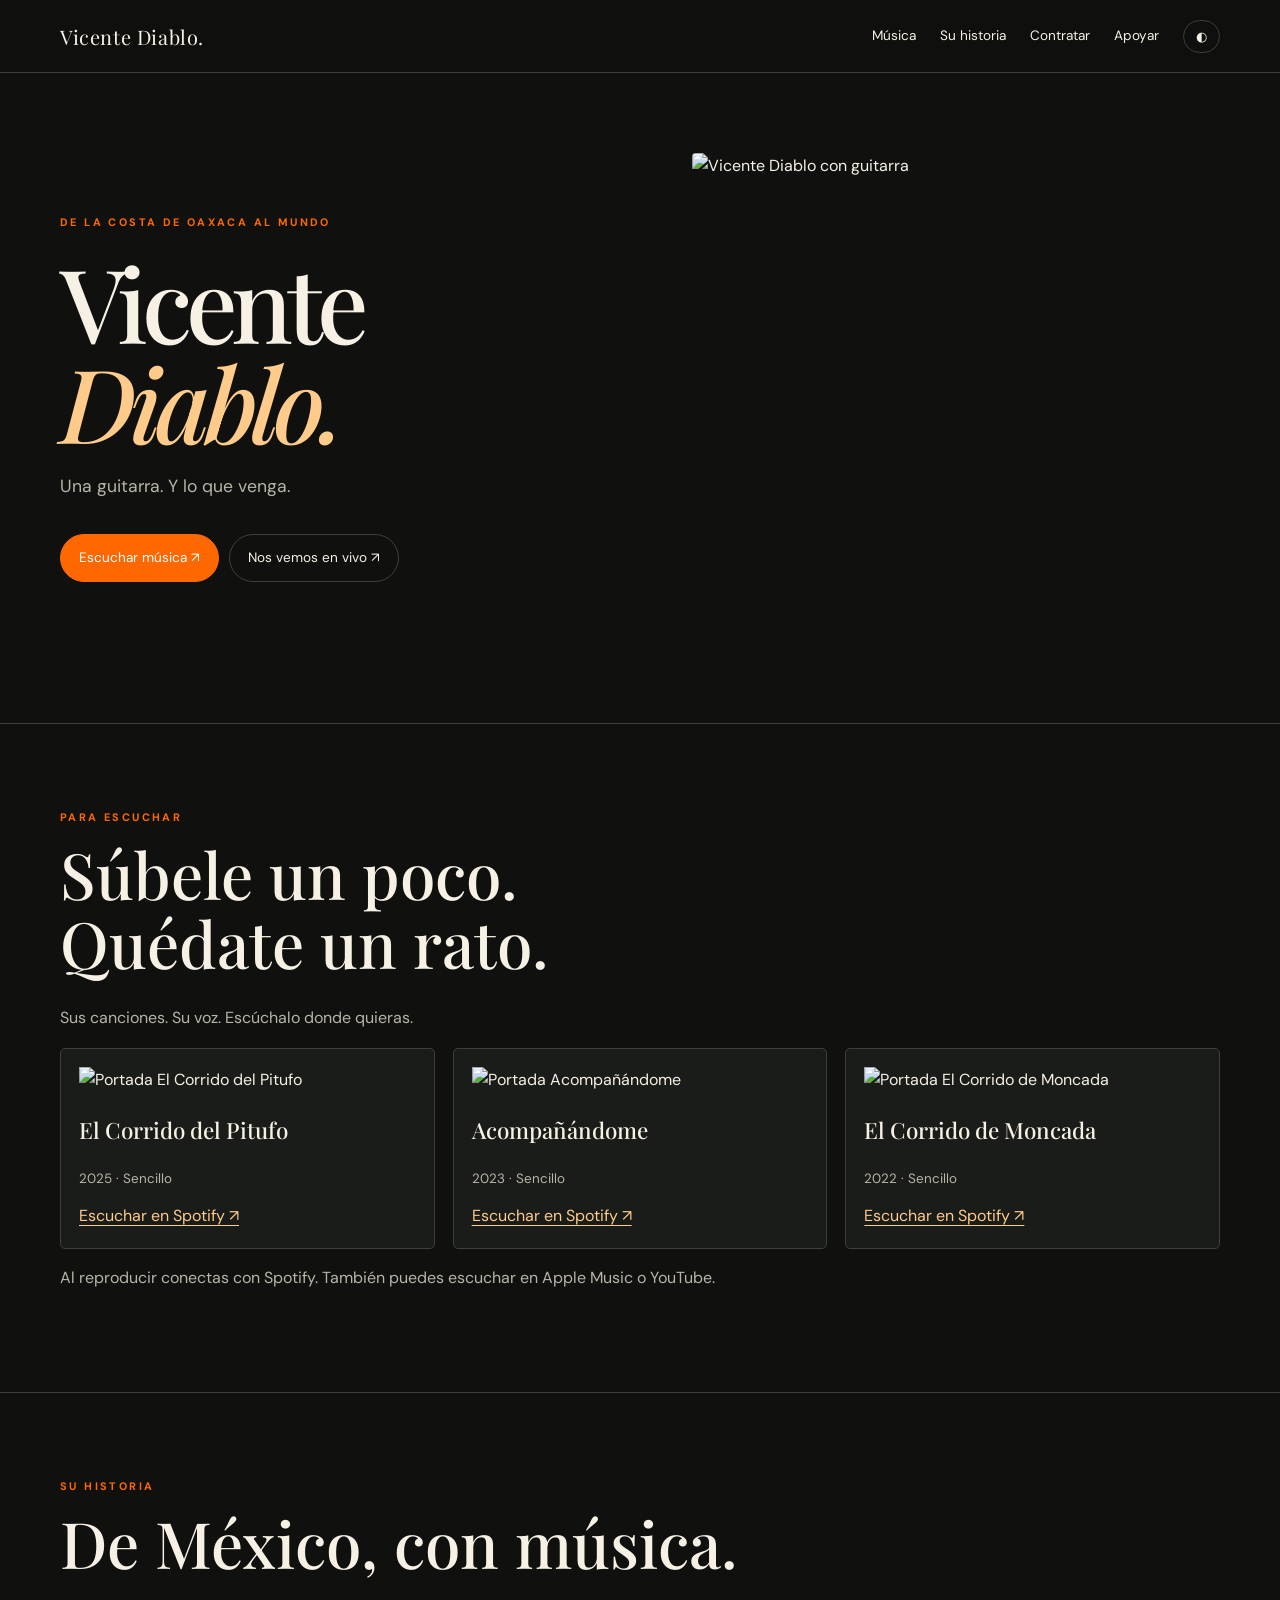
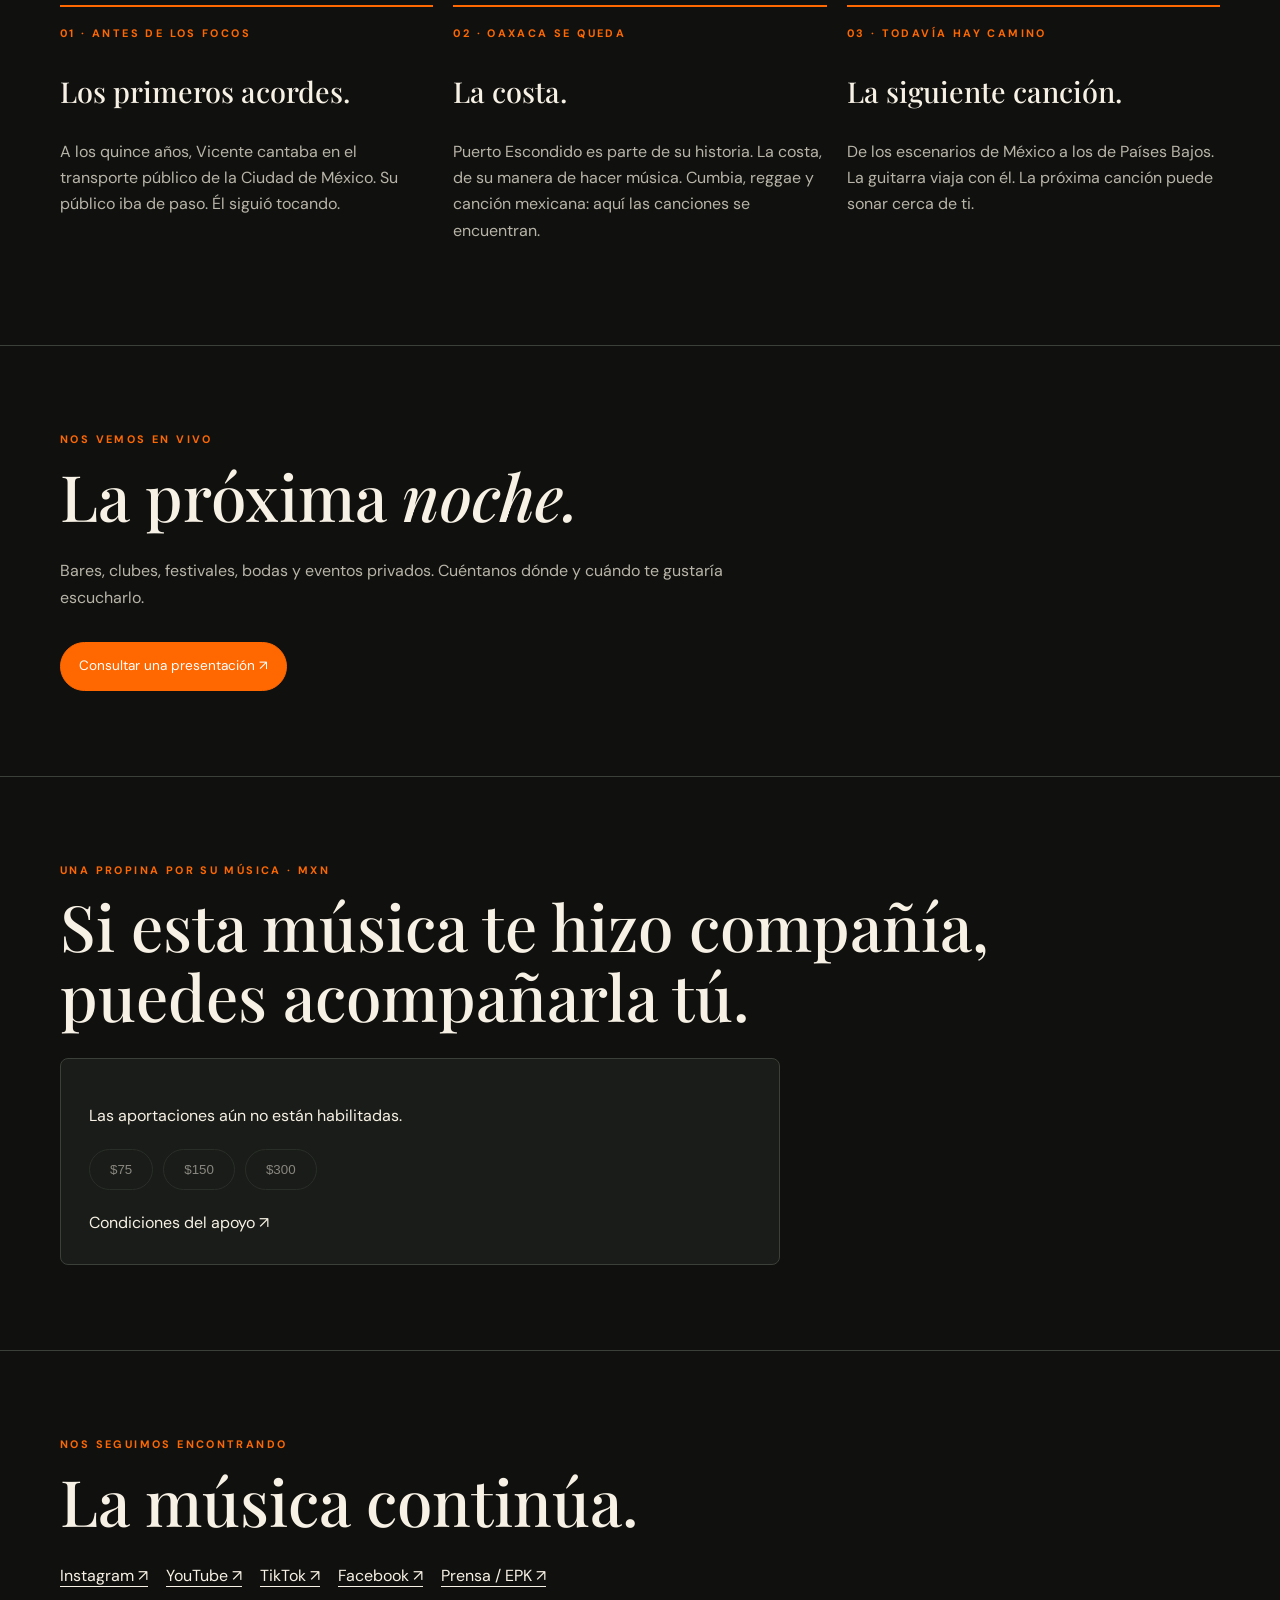
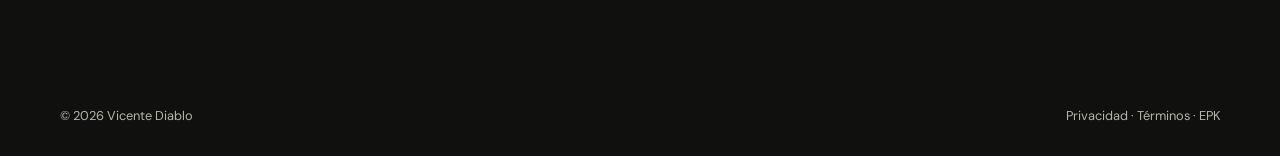
==== index.html @ 82034821 "Añade reconstrucción estática de la portada pública de Vicente Diablo" ====
<!doctype html><html lang="es"><head><meta charset="utf-8"><meta name="viewport" content="width=device-width,initial-scale=1"><meta name="theme-color" content="#ff6700"><meta name="description" content="Vicente Diablo. Una guitarra. Y lo que venga. Música en vivo desde la costa de Oaxaca al mundo."><title>Vicente Diablo · Música en vivo</title><link rel="preconnect" href="https://fonts.googleapis.com"><link href="https://fonts.googleapis.com/css2?family=DM+Sans:wght@400;500;600;700&family=Playfair+Display:ital,wght@0,500;0,600;1,500&display=swap" rel="stylesheet"><style>
:root{--bg:#10110f;--panel:#191c18;--ink:#f7f0e4;--muted:#b8b4a8;--green:#294634;--orange:#ff6700;--peach:#fecb8b;--line:#3b4038}body.light{--bg:#f6f0e5;--panel:#fffaf1;--ink:#1c251e;--muted:#62665e;--line:#d9d0c2}*{box-sizing:border-box}html{scroll-behavior:smooth;scroll-padding-top:80px}body{margin:0;background:var(--bg);color:var(--ink);font-family:"DM Sans",sans-serif;line-height:1.65;transition:background .25s,color .25s}a{color:inherit;text-decoration:none}.wrap{width:min(1160px,calc(100% - 42px));margin:auto}.nav{position:sticky;top:0;z-index:10;background:color-mix(in srgb,var(--bg) 90%,transparent);backdrop-filter:blur(16px);border-bottom:1px solid var(--line)}.navin{height:72px;display:flex;align-items:center;justify-content:space-between}.brand{font-family:"Playfair Display",serif;font-size:1.25rem;letter-spacing:.03em}.links{display:flex;align-items:center;gap:24px;font-size:.85rem}.toggle{border:1px solid var(--line);background:transparent;color:var(--ink);border-radius:30px;padding:8px 12px;cursor:pointer}.hero{min-height:650px;display:grid;grid-template-columns:1fr .9fr;gap:45px;align-items:center;padding:70px 0}.eyebrow{font-size:.68rem;letter-spacing:.22em;text-transform:uppercase;color:var(--orange);font-weight:700}.hero h1{font:500 clamp(3.6rem,8vw,7rem)/.98 "Playfair Display",serif;letter-spacing:-.06em;margin:20px 0}.hero h1 i{color:var(--peach);font-weight:500}.hero p{font-size:1.1rem;color:var(--muted);max-width:520px}.hero img{width:100%;height:490px;object-fit:cover;border-radius:4px 140px 4px 4px;filter:saturate(.86)}.btn{display:inline-flex;border:1px solid var(--line);padding:12px 18px;border-radius:40px;font-size:.85rem;margin:15px 10px 0 0}.btn.hot{background:var(--orange);border-color:var(--orange);color:#fff}.section{padding:85px 0;border-top:1px solid var(--line)}.section h2{font:500 clamp(2.5rem,5vw,4.6rem)/1.08 "Playfair Display",serif;margin:12px 0 28px}.intro{color:var(--muted);max-width:680px}.tracks{display:grid;grid-template-columns:repeat(3,1fr);gap:18px}.track{background:var(--panel);border:1px solid var(--line);padding:18px;border-radius:5px}.track img{width:100%;aspect-ratio:1;object-fit:cover}.track h3{font:500 1.4rem "Playfair Display",serif}.track p{color:var(--muted);font-size:.84rem}.track a{color:var(--peach);text-decoration:underline;text-underline-offset:4px}.story{display:grid;grid-template-columns:repeat(3,1fr);gap:20px}.story article{border-top:2px solid var(--orange);padding-top:18px}.story h3{font:500 1.8rem "Playfair Display",serif}.story p{color:var(--muted)}.support{background:var(--panel);border:1px solid var(--line);padding:28px;border-radius:8px;max-width:720px}.amounts{display:flex;gap:10px;flex-wrap:wrap;margin:20px 0}.amounts button{background:transparent;color:var(--ink);border:1px solid var(--line);padding:12px 20px;border-radius:30px}.disabled{opacity:.5;cursor:not-allowed}.social{display:flex;gap:18px;flex-wrap:wrap}.social a{text-decoration:underline;text-underline-offset:5px}.footer{padding:30px 0;color:var(--muted);font-size:.8rem;display:flex;justify-content:space-between;gap:20px}
@media(max-width:800px){.hero{grid-template-columns:1fr;padding:55px 0}.hero img{height:360px}.tracks,.story{grid-template-columns:1fr}.links{gap:12px}.links a:nth-child(2){display:none}.footer{flex-direction:column}.section{padding:65px 0}}@media(prefers-reduced-motion:reduce){html{scroll-behavior:auto}*{transition:none!important}}
</style></head><body><header class="nav"><div class="wrap navin"><a class="brand" href="#inicio">Vicente Diablo.</a><nav class="links"><a href="#musica">Música</a><a href="#historia">Su historia</a><a href="contratar.html">Contratar</a><a href="apoyar.html">Apoyar</a><button class="toggle" id="theme" aria-label="Cambiar tema">◐</button></nav></div></header>
<main id="inicio"><section class="wrap hero"><div><div class="eyebrow">De la costa de Oaxaca al mundo</div><h1>Vicente <i>Diablo.</i></h1><p>Una guitarra. Y lo que venga.</p><a class="btn hot" href="#musica">Escuchar música ↗</a><a class="btn" href="contratar.html">Nos vemos en vivo ↗</a></div><img src="https://vicente-diablo.emilianomilla.chatgpt.site/images/diablo-guitarra.webp" alt="Vicente Diablo con guitarra"></section>
<section class="section" id="musica"><div class="wrap"><div class="eyebrow">Para escuchar</div><h2>Súbele un poco.<br>Quédate un rato.</h2><p class="intro">Sus canciones. Su voz. Escúchalo donde quieras.</p><div class="tracks">
<article class="track"><img src="https://vicente-diablo.emilianomilla.chatgpt.site/images/el-corrido-del-pitufo.webp" alt="Portada El Corrido del Pitufo"><h3>El Corrido del Pitufo</h3><p>2025 · Sencillo</p><a href="https://open.spotify.com/track/0KAqrmAUvuuFBDQ3gg7sDp" target="_blank" rel="noreferrer">Escuchar en Spotify ↗</a></article>
<article class="track"><img src="https://vicente-diablo.emilianomilla.chatgpt.site/images/acompanandome.webp" alt="Portada Acompañándome"><h3>Acompañándome</h3><p>2023 · Sencillo</p><a href="https://open.spotify.com/track/66HvHJwrvl911i8CBeVYoS" target="_blank" rel="noreferrer">Escuchar en Spotify ↗</a></article>
<article class="track"><img src="https://vicente-diablo.emilianomilla.chatgpt.site/images/vicente-diablo-album.webp" alt="Portada El Corrido de Moncada"><h3>El Corrido de Moncada</h3><p>2022 · Sencillo</p><a href="https://open.spotify.com/track/2OKFuSTaKffuVVNPI2hy2I" target="_blank" rel="noreferrer">Escuchar en Spotify ↗</a></article>
</div><p class="intro">Al reproducir conectas con Spotify. También puedes escuchar en <a href="https://music.apple.com/mx/artist/vicente-diablo/1616558530">Apple Music</a> o <a href="https://www.youtube.com/@elshowdeldiablo4447">YouTube</a>.</p></div></section>
<section class="section" id="historia"><div class="wrap"><div class="eyebrow">Su historia</div><h2>De México, con música.</h2><div class="story">
<article><div class="eyebrow">01 · Antes de los focos</div><h3>Los primeros acordes.</h3><p>A los quince años, Vicente cantaba en el transporte público de la Ciudad de México. Su público iba de paso. Él siguió tocando.</p></article>
<article><div class="eyebrow">02 · Oaxaca se queda</div><h3>La costa.</h3><p>Puerto Escondido es parte de su historia. La costa, de su manera de hacer música. Cumbia, reggae y canción mexicana: aquí las canciones se encuentran.</p></article>
<article><div class="eyebrow">03 · Todavía hay camino</div><h3>La siguiente canción.</h3><p>De los escenarios de México a los de Países Bajos. La guitarra viaja con él. La próxima canción puede sonar cerca de ti.</p></article>
</div></div></section>
<section class="section"><div class="wrap"><div class="eyebrow">Nos vemos en vivo</div><h2>La próxima <i>noche.</i></h2><p class="intro">Bares, clubes, festivales, bodas y eventos privados. Cuéntanos dónde y cuándo te gustaría escucharlo.</p><a class="btn hot" href="contratar.html">Consultar una presentación ↗</a></div></section>
<section class="section"><div class="wrap"><div class="eyebrow">Una propina por su música · MXN</div><h2>Si esta música te hizo compañía,<br>puedes acompañarla tú.</h2><div class="support"><p>Las aportaciones aún no están habilitadas.</p><div class="amounts"><button class="disabled" disabled>$75</button><button class="disabled" disabled>$150</button><button class="disabled" disabled>$300</button></div><a href="legal-apoyo.html">Condiciones del apoyo ↗</a></div></div></section>
<section class="section"><div class="wrap"><div class="eyebrow">Nos seguimos encontrando</div><h2>La música continúa.</h2><div class="social"><a href="https://www.instagram.com/vicentediablo/" target="_blank">Instagram ↗</a><a href="https://www.youtube.com/@elshowdeldiablo4447" target="_blank">YouTube ↗</a><a href="https://www.tiktok.com/@vicentediablooficial" target="_blank">TikTok ↗</a><a href="https://www.facebook.com/VicenteGarciaElDiablo/" target="_blank">Facebook ↗</a><a href="epk.html">Prensa / EPK ↗</a></div></div></section></main>
<footer class="wrap footer"><span>© 2026 Vicente Diablo</span><span><a href="legal-privacidad.html">Privacidad</a> · <a href="legal-terminos.html">Términos</a> · <a href="epk.html">EPK</a></span></footer>
<script>document.getElementById("theme").addEventListener("click",()=>document.body.classList.toggle("light"));</script></body></html>
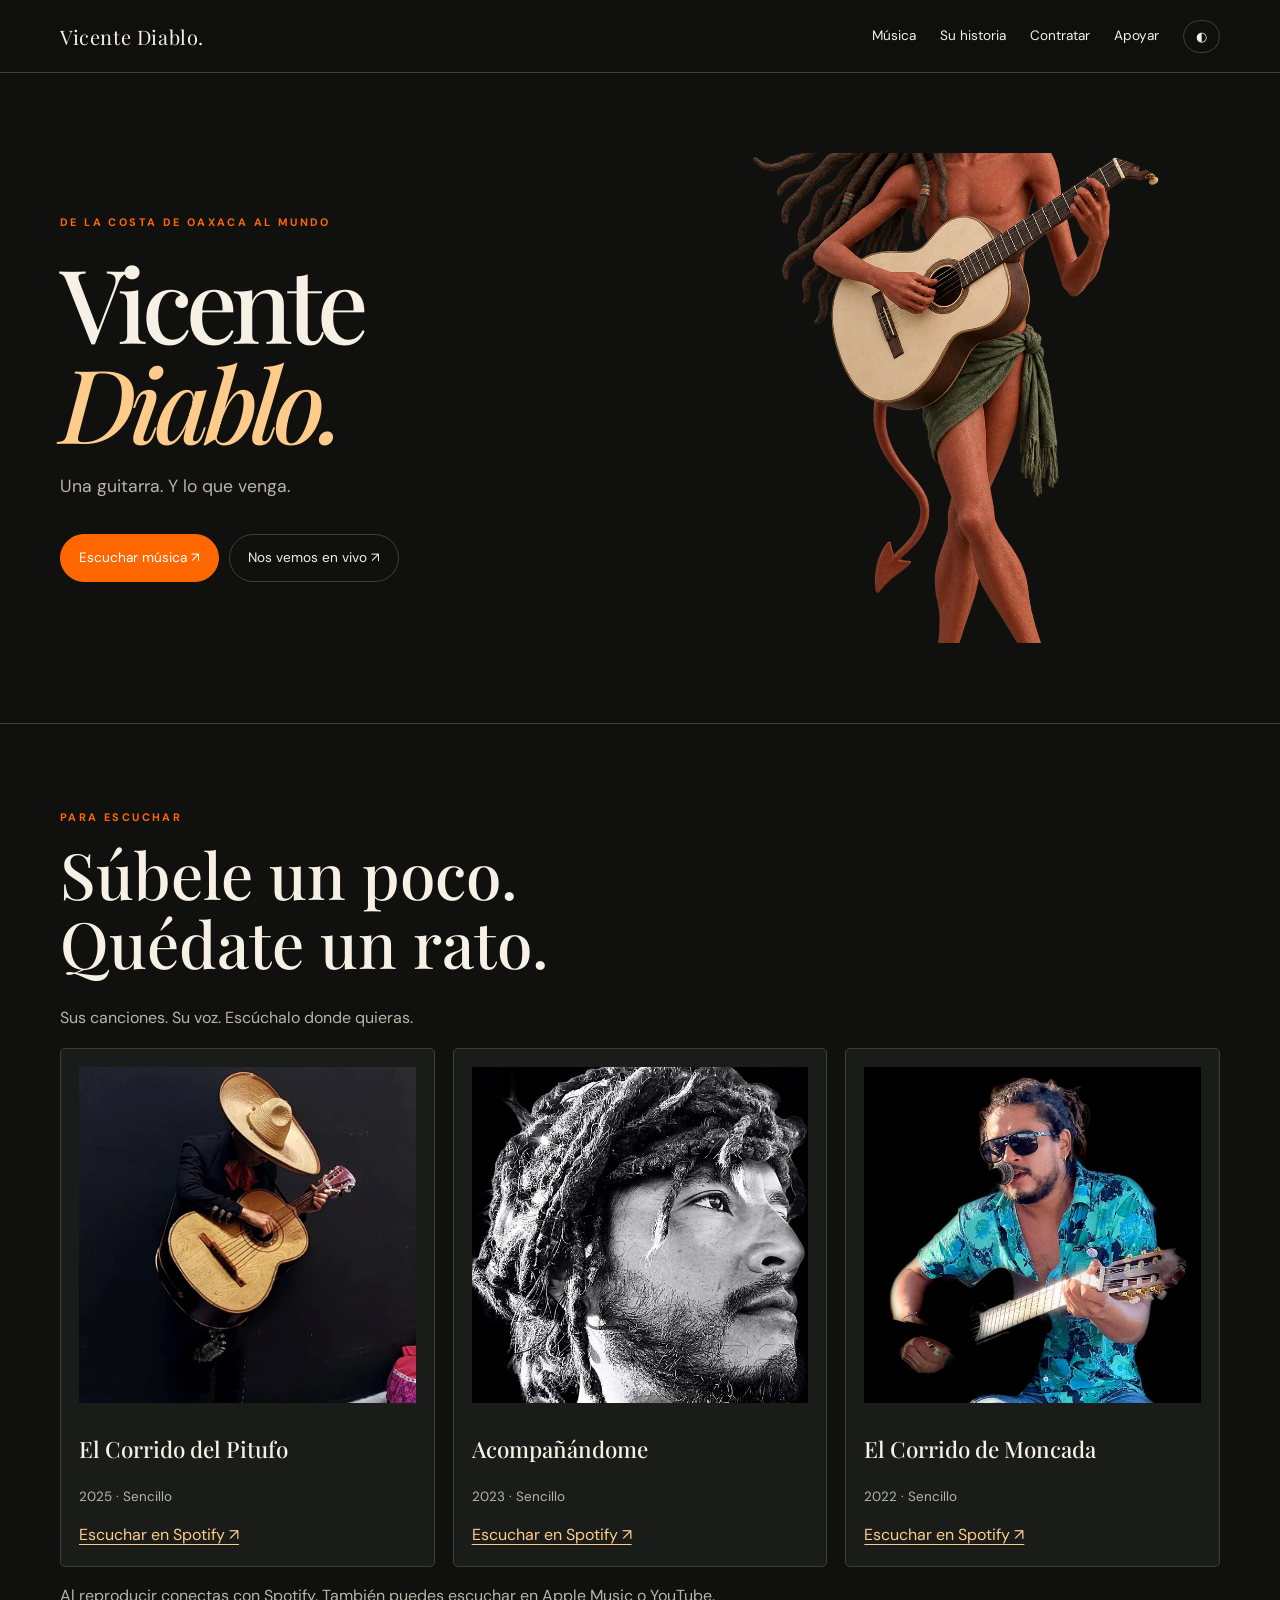
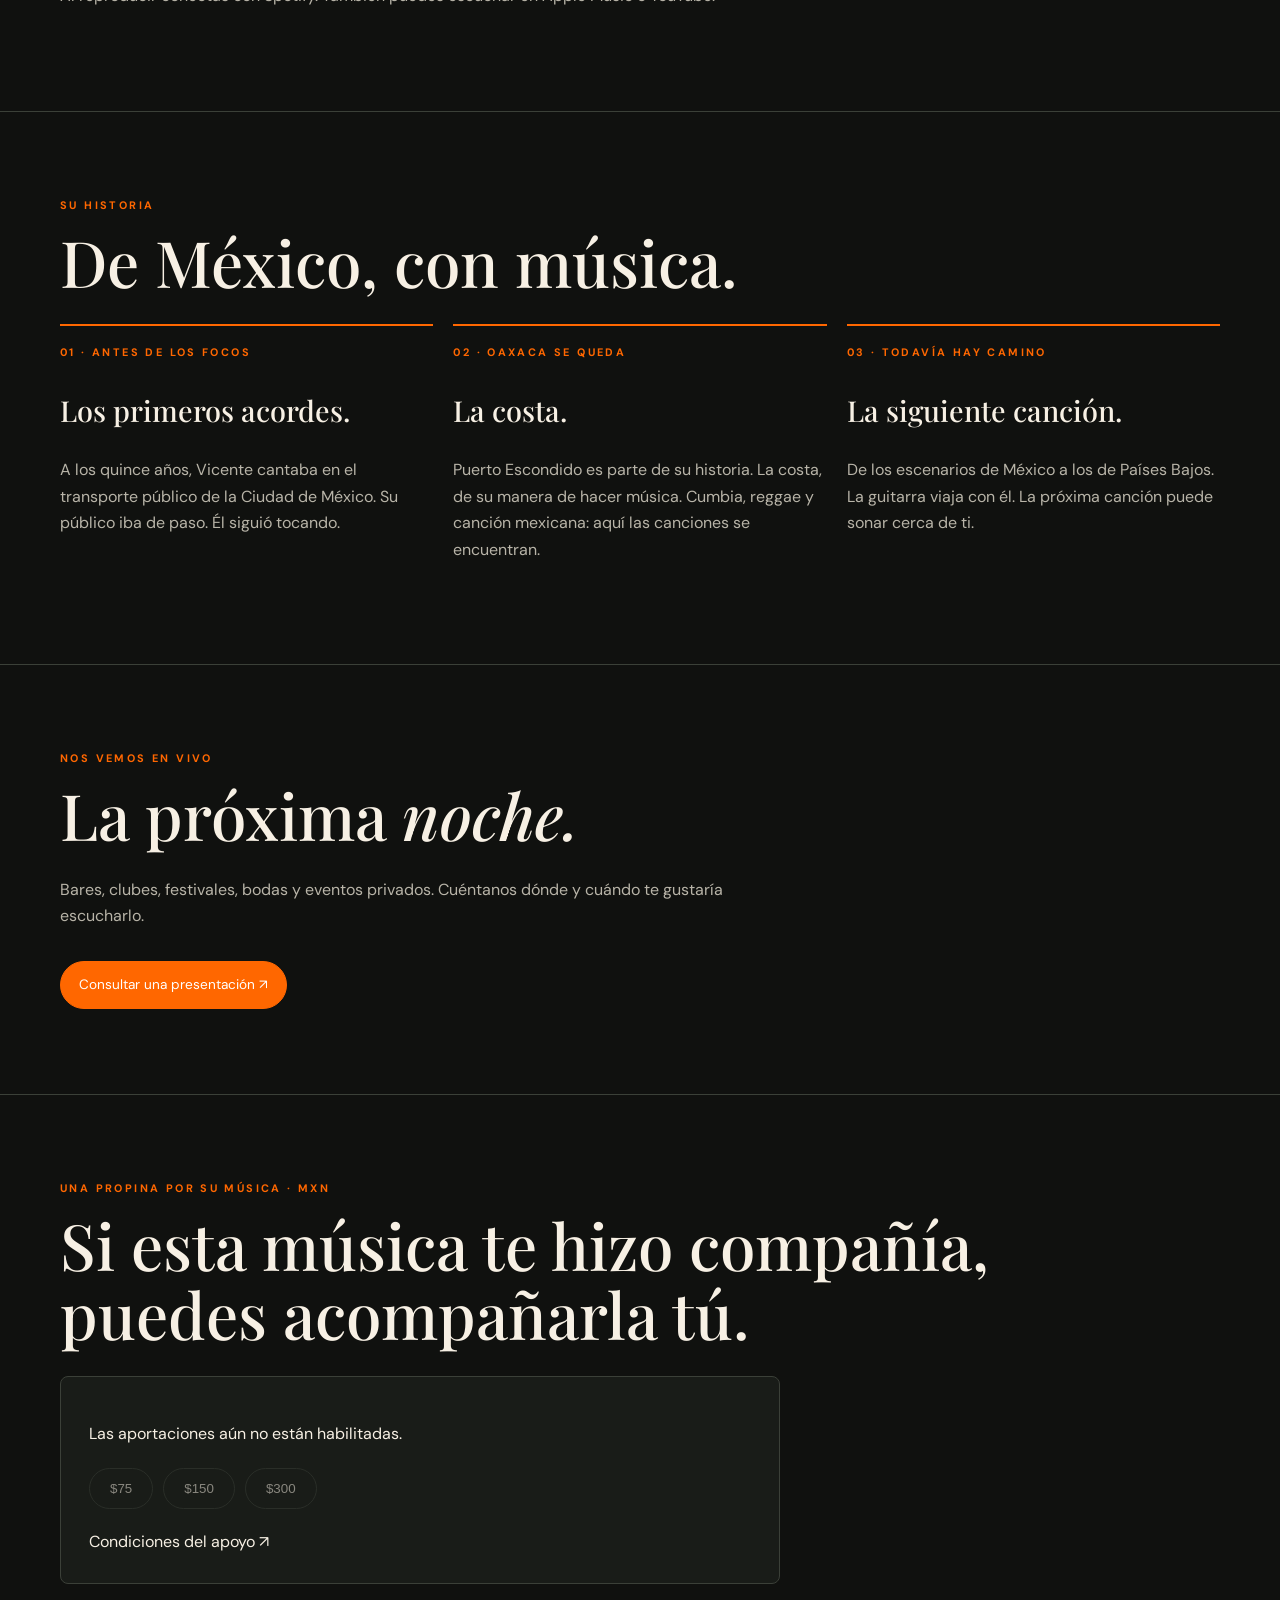
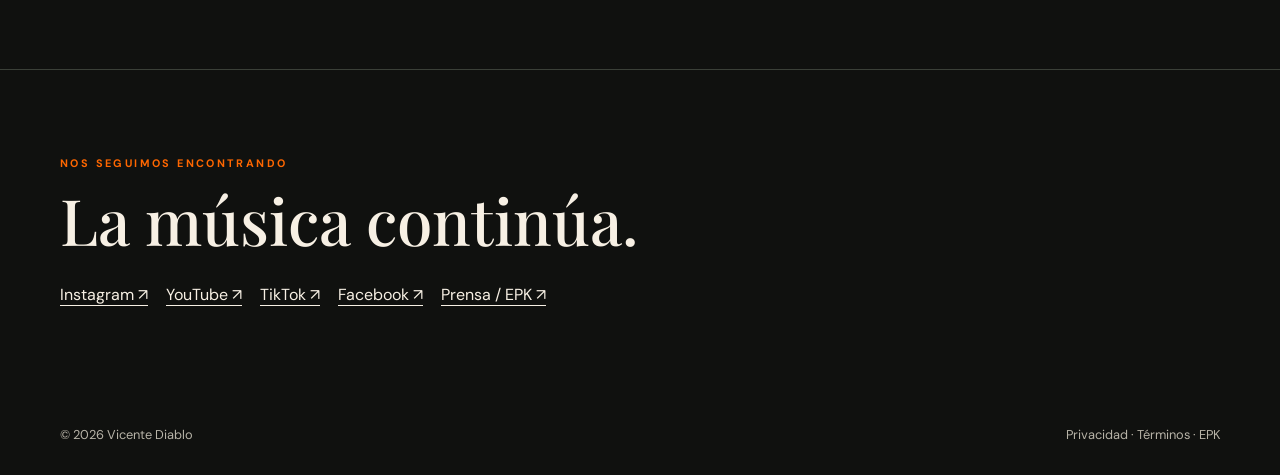
==== commit bdf6701a: "Audita el proyecto, recupera copia fiel del sitio publicado y corrige la reconstrucción - Añade recu" ====
--- a/index.html
+++ b/index.html
@@ -2,11 +2,11 @@
 :root{--bg:#10110f;--panel:#191c18;--ink:#f7f0e4;--muted:#b8b4a8;--green:#294634;--orange:#ff6700;--peach:#fecb8b;--line:#3b4038}body.light{--bg:#f6f0e5;--panel:#fffaf1;--ink:#1c251e;--muted:#62665e;--line:#d9d0c2}*{box-sizing:border-box}html{scroll-behavior:smooth;scroll-padding-top:80px}body{margin:0;background:var(--bg);color:var(--ink);font-family:"DM Sans",sans-serif;line-height:1.65;transition:background .25s,color .25s}a{color:inherit;text-decoration:none}.wrap{width:min(1160px,calc(100% - 42px));margin:auto}.nav{position:sticky;top:0;z-index:10;background:color-mix(in srgb,var(--bg) 90%,transparent);backdrop-filter:blur(16px);border-bottom:1px solid var(--line)}.navin{height:72px;display:flex;align-items:center;justify-content:space-between}.brand{font-family:"Playfair Display",serif;font-size:1.25rem;letter-spacing:.03em}.links{display:flex;align-items:center;gap:24px;font-size:.85rem}.toggle{border:1px solid var(--line);background:transparent;color:var(--ink);border-radius:30px;padding:8px 12px;cursor:pointer}.hero{min-height:650px;display:grid;grid-template-columns:1fr .9fr;gap:45px;align-items:center;padding:70px 0}.eyebrow{font-size:.68rem;letter-spacing:.22em;text-transform:uppercase;color:var(--orange);font-weight:700}.hero h1{font:500 clamp(3.6rem,8vw,7rem)/.98 "Playfair Display",serif;letter-spacing:-.06em;margin:20px 0}.hero h1 i{color:var(--peach);font-weight:500}.hero p{font-size:1.1rem;color:var(--muted);max-width:520px}.hero img{width:100%;height:490px;object-fit:cover;border-radius:4px 140px 4px 4px;filter:saturate(.86)}.btn{display:inline-flex;border:1px solid var(--line);padding:12px 18px;border-radius:40px;font-size:.85rem;margin:15px 10px 0 0}.btn.hot{background:var(--orange);border-color:var(--orange);color:#fff}.section{padding:85px 0;border-top:1px solid var(--line)}.section h2{font:500 clamp(2.5rem,5vw,4.6rem)/1.08 "Playfair Display",serif;margin:12px 0 28px}.intro{color:var(--muted);max-width:680px}.tracks{display:grid;grid-template-columns:repeat(3,1fr);gap:18px}.track{background:var(--panel);border:1px solid var(--line);padding:18px;border-radius:5px}.track img{width:100%;aspect-ratio:1;object-fit:cover}.track h3{font:500 1.4rem "Playfair Display",serif}.track p{color:var(--muted);font-size:.84rem}.track a{color:var(--peach);text-decoration:underline;text-underline-offset:4px}.story{display:grid;grid-template-columns:repeat(3,1fr);gap:20px}.story article{border-top:2px solid var(--orange);padding-top:18px}.story h3{font:500 1.8rem "Playfair Display",serif}.story p{color:var(--muted)}.support{background:var(--panel);border:1px solid var(--line);padding:28px;border-radius:8px;max-width:720px}.amounts{display:flex;gap:10px;flex-wrap:wrap;margin:20px 0}.amounts button{background:transparent;color:var(--ink);border:1px solid var(--line);padding:12px 20px;border-radius:30px}.disabled{opacity:.5;cursor:not-allowed}.social{display:flex;gap:18px;flex-wrap:wrap}.social a{text-decoration:underline;text-underline-offset:5px}.footer{padding:30px 0;color:var(--muted);font-size:.8rem;display:flex;justify-content:space-between;gap:20px}
 @media(max-width:800px){.hero{grid-template-columns:1fr;padding:55px 0}.hero img{height:360px}.tracks,.story{grid-template-columns:1fr}.links{gap:12px}.links a:nth-child(2){display:none}.footer{flex-direction:column}.section{padding:65px 0}}@media(prefers-reduced-motion:reduce){html{scroll-behavior:auto}*{transition:none!important}}
 </style></head><body><header class="nav"><div class="wrap navin"><a class="brand" href="#inicio">Vicente Diablo.</a><nav class="links"><a href="#musica">Música</a><a href="#historia">Su historia</a><a href="contratar.html">Contratar</a><a href="apoyar.html">Apoyar</a><button class="toggle" id="theme" aria-label="Cambiar tema">◐</button></nav></div></header>
-<main id="inicio"><section class="wrap hero"><div><div class="eyebrow">De la costa de Oaxaca al mundo</div><h1>Vicente <i>Diablo.</i></h1><p>Una guitarra. Y lo que venga.</p><a class="btn hot" href="#musica">Escuchar música ↗</a><a class="btn" href="contratar.html">Nos vemos en vivo ↗</a></div><img src="https://vicente-diablo.emilianomilla.chatgpt.site/images/diablo-guitarra.webp" alt="Vicente Diablo con guitarra"></section>
+<main id="inicio"><section class="wrap hero"><div><div class="eyebrow">De la costa de Oaxaca al mundo</div><h1>Vicente <i>Diablo.</i></h1><p>Una guitarra. Y lo que venga.</p><a class="btn hot" href="#musica">Escuchar música ↗</a><a class="btn" href="contratar.html">Nos vemos en vivo ↗</a></div><img src="recuperado/2026-11-18/sitio/images/diablo-guitarra.webp" alt="Vicente Diablo con guitarra"></section>
 <section class="section" id="musica"><div class="wrap"><div class="eyebrow">Para escuchar</div><h2>Súbele un poco.<br>Quédate un rato.</h2><p class="intro">Sus canciones. Su voz. Escúchalo donde quieras.</p><div class="tracks">
-<article class="track"><img src="https://vicente-diablo.emilianomilla.chatgpt.site/images/el-corrido-del-pitufo.webp" alt="Portada El Corrido del Pitufo"><h3>El Corrido del Pitufo</h3><p>2025 · Sencillo</p><a href="https://open.spotify.com/track/0KAqrmAUvuuFBDQ3gg7sDp" target="_blank" rel="noreferrer">Escuchar en Spotify ↗</a></article>
-<article class="track"><img src="https://vicente-diablo.emilianomilla.chatgpt.site/images/acompanandome.webp" alt="Portada Acompañándome"><h3>Acompañándome</h3><p>2023 · Sencillo</p><a href="https://open.spotify.com/track/66HvHJwrvl911i8CBeVYoS" target="_blank" rel="noreferrer">Escuchar en Spotify ↗</a></article>
-<article class="track"><img src="https://vicente-diablo.emilianomilla.chatgpt.site/images/vicente-diablo-album.webp" alt="Portada El Corrido de Moncada"><h3>El Corrido de Moncada</h3><p>2022 · Sencillo</p><a href="https://open.spotify.com/track/2OKFuSTaKffuVVNPI2hy2I" target="_blank" rel="noreferrer">Escuchar en Spotify ↗</a></article>
+<article class="track"><img src="recuperado/2026-11-18/sitio/images/el-corrido-del-pitufo.webp" alt="Portada El Corrido del Pitufo"><h3>El Corrido del Pitufo</h3><p>2025 · Sencillo</p><a href="https://open.spotify.com/track/0KAqrmAUvuuFBDQ3gg7sDp" target="_blank" rel="noopener noreferrer">Escuchar en Spotify ↗</a></article>
+<article class="track"><img src="recuperado/2026-11-18/sitio/images/acompanandome.webp" alt="Portada Acompañándome"><h3>Acompañándome</h3><p>2023 · Sencillo</p><a href="https://open.spotify.com/track/66HvHJwrvl911i8CBeVYoS" target="_blank" rel="noopener noreferrer">Escuchar en Spotify ↗</a></article>
+<article class="track"><img src="recuperado/2026-11-18/sitio/images/vicente-diablo-album.webp" alt="Portada El Corrido de Moncada"><h3>El Corrido de Moncada</h3><p>2022 · Sencillo</p><a href="https://open.spotify.com/track/2OKFuSTaKffuVVNPI2hy2I" target="_blank" rel="noopener noreferrer">Escuchar en Spotify ↗</a></article>
 </div><p class="intro">Al reproducir conectas con Spotify. También puedes escuchar en <a href="https://music.apple.com/mx/artist/vicente-diablo/1616558530">Apple Music</a> o <a href="https://www.youtube.com/@elshowdeldiablo4447">YouTube</a>.</p></div></section>
 <section class="section" id="historia"><div class="wrap"><div class="eyebrow">Su historia</div><h2>De México, con música.</h2><div class="story">
 <article><div class="eyebrow">01 · Antes de los focos</div><h3>Los primeros acordes.</h3><p>A los quince años, Vicente cantaba en el transporte público de la Ciudad de México. Su público iba de paso. Él siguió tocando.</p></article>
@@ -15,6 +15,6 @@
 </div></div></section>
 <section class="section"><div class="wrap"><div class="eyebrow">Nos vemos en vivo</div><h2>La próxima <i>noche.</i></h2><p class="intro">Bares, clubes, festivales, bodas y eventos privados. Cuéntanos dónde y cuándo te gustaría escucharlo.</p><a class="btn hot" href="contratar.html">Consultar una presentación ↗</a></div></section>
 <section class="section"><div class="wrap"><div class="eyebrow">Una propina por su música · MXN</div><h2>Si esta música te hizo compañía,<br>puedes acompañarla tú.</h2><div class="support"><p>Las aportaciones aún no están habilitadas.</p><div class="amounts"><button class="disabled" disabled>$75</button><button class="disabled" disabled>$150</button><button class="disabled" disabled>$300</button></div><a href="legal-apoyo.html">Condiciones del apoyo ↗</a></div></div></section>
-<section class="section"><div class="wrap"><div class="eyebrow">Nos seguimos encontrando</div><h2>La música continúa.</h2><div class="social"><a href="https://www.instagram.com/vicentediablo/" target="_blank">Instagram ↗</a><a href="https://www.youtube.com/@elshowdeldiablo4447" target="_blank">YouTube ↗</a><a href="https://www.tiktok.com/@vicentediablooficial" target="_blank">TikTok ↗</a><a href="https://www.facebook.com/VicenteGarciaElDiablo/" target="_blank">Facebook ↗</a><a href="epk.html">Prensa / EPK ↗</a></div></div></section></main>
+<section class="section"><div class="wrap"><div class="eyebrow">Nos seguimos encontrando</div><h2>La música continúa.</h2><div class="social"><a href="https://www.instagram.com/vicentediablo/" target="_blank" rel="noopener noreferrer">Instagram ↗</a><a href="https://www.youtube.com/@elshowdeldiablo4447" target="_blank" rel="noopener noreferrer">YouTube ↗</a><a href="https://www.tiktok.com/@vicentediablooficial" target="_blank" rel="noopener noreferrer">TikTok ↗</a><a href="https://www.facebook.com/VicenteGarciaElDiablo/" target="_blank" rel="noopener noreferrer">Facebook ↗</a><a href="epk.html">Prensa / EPK ↗</a></div></div></section></main>
 <footer class="wrap footer"><span>© 2026 Vicente Diablo</span><span><a href="legal-privacidad.html">Privacidad</a> · <a href="legal-terminos.html">Términos</a> · <a href="epk.html">EPK</a></span></footer>
 <script>document.getElementById("theme").addEventListener("click",()=>document.body.classList.toggle("light"));</script></body></html>
